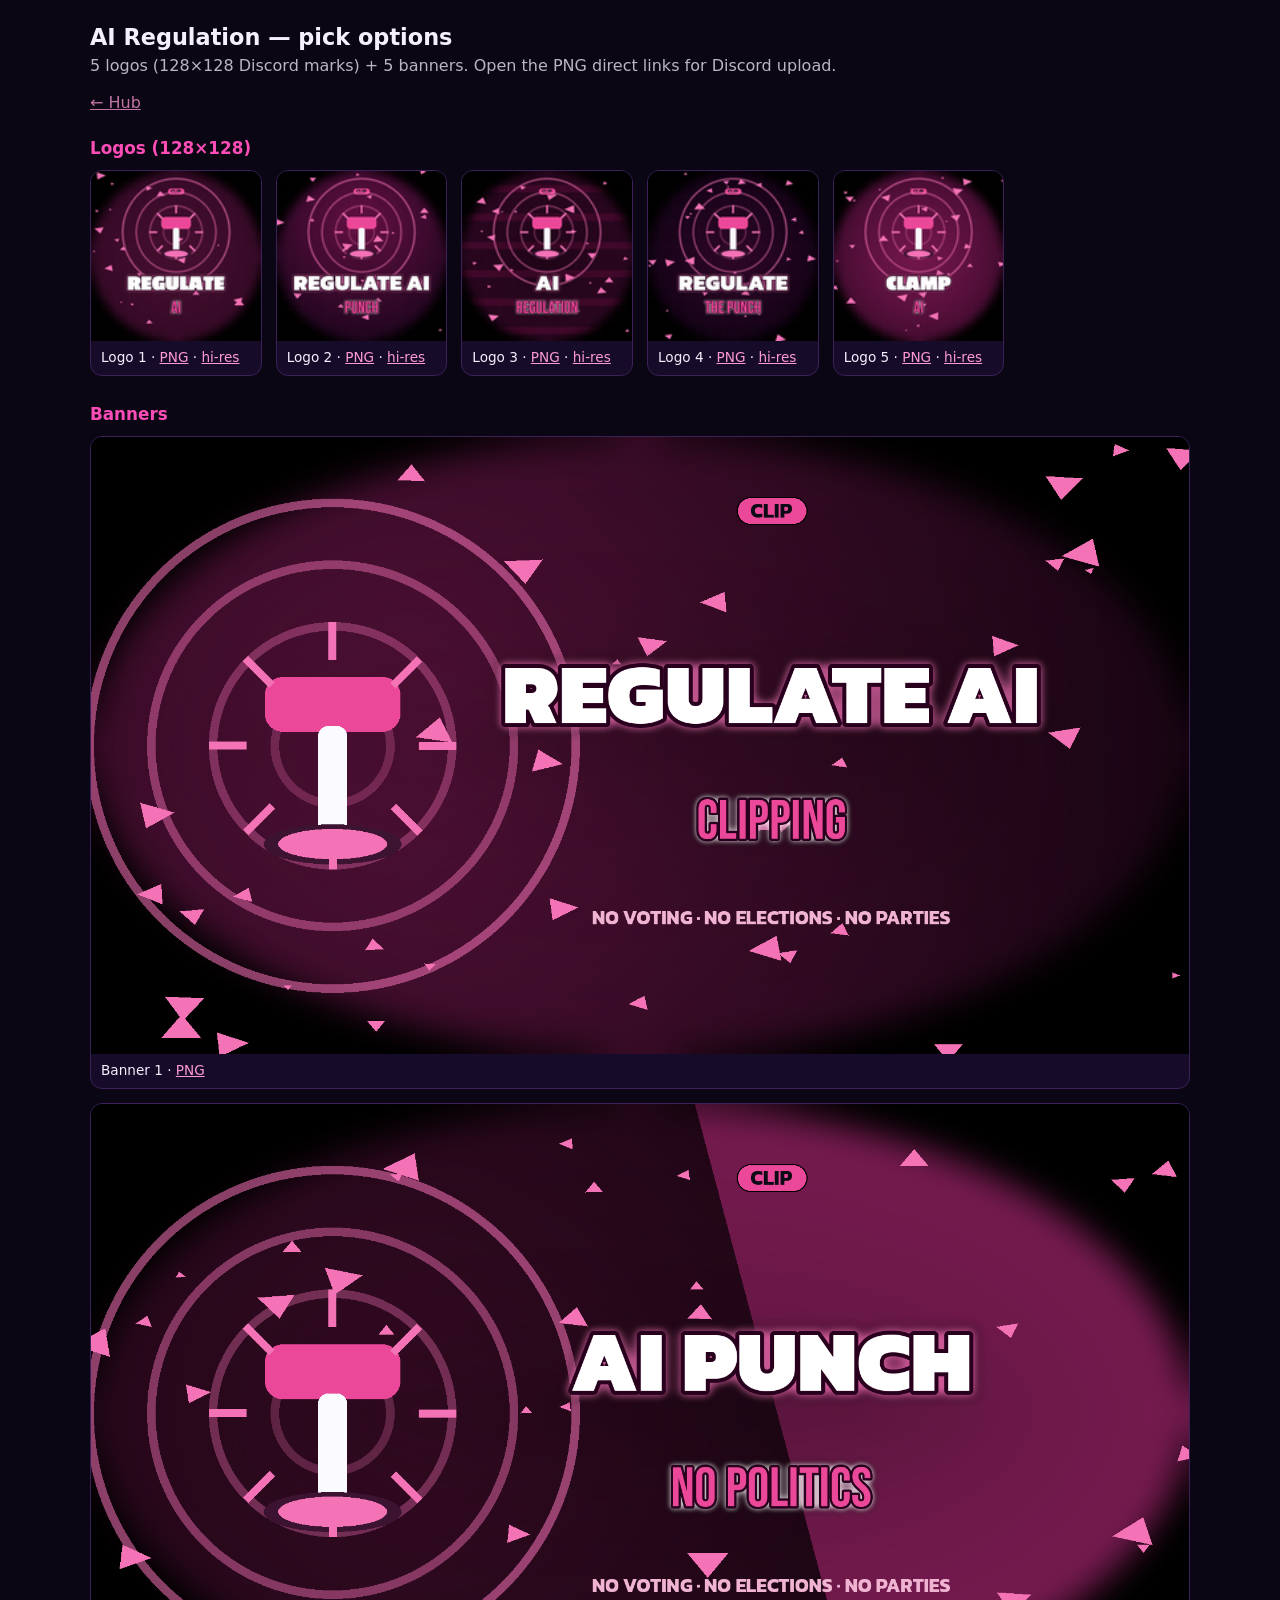
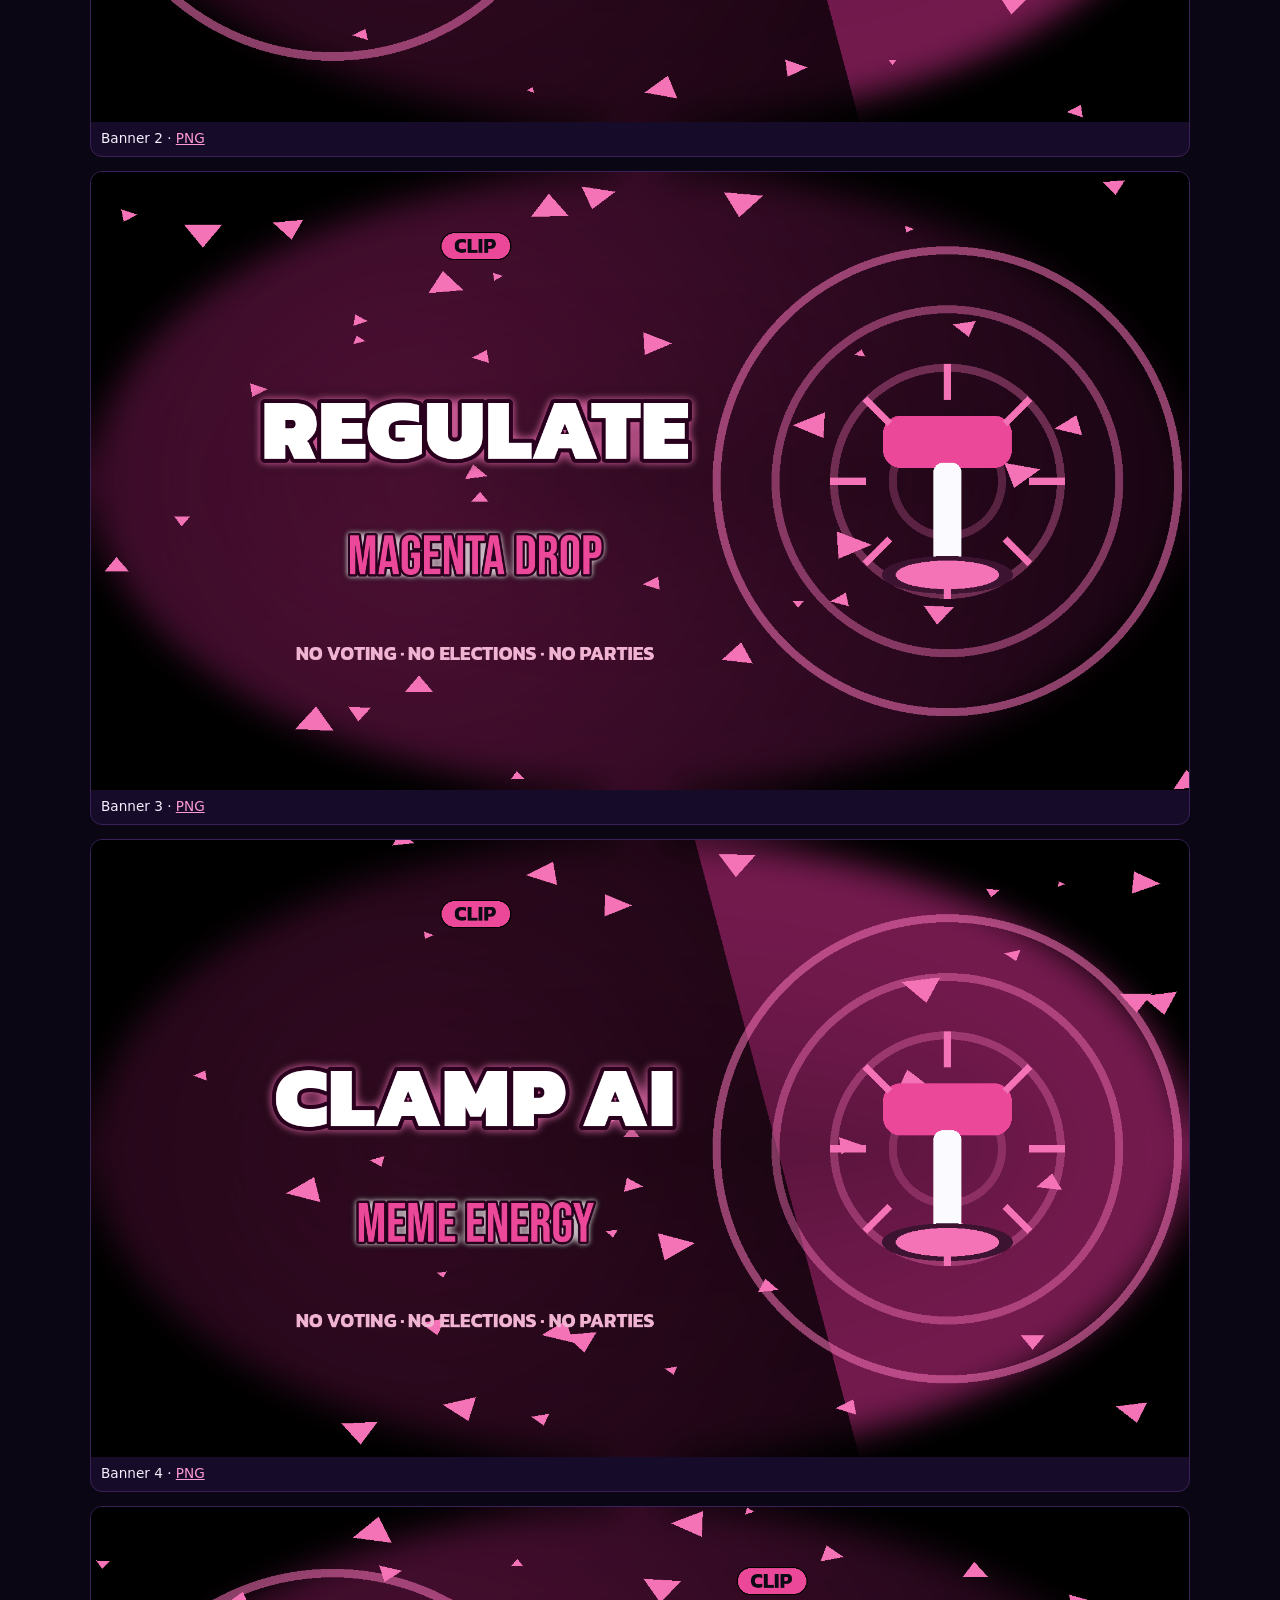
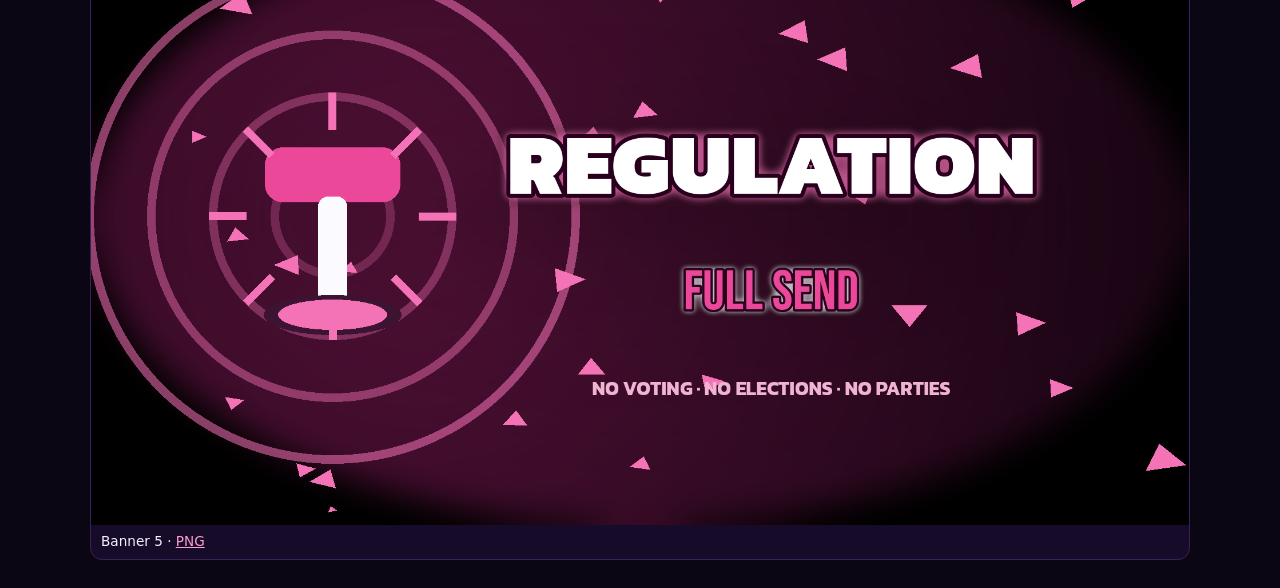
==== options-aireg.html @ 9e563d67 "Add AI Regulation logo/banner options gallery (5+5) Ship pickable Discord-ready 128 logos and banner" ====
<!DOCTYPE html>
<html lang="en">
<head>
<meta charset="utf-8"/>
<meta name="viewport" content="width=device-width, initial-scale=1"/>
<title>AI Regulation — Logo & Banner Options</title>
<style>
  :root { color-scheme: dark; }
  body { margin:0; font-family: system-ui,sans-serif; background:#0b0614; color:#f5f0ff; }
  header { padding:24px 20px 8px; max-width:1100px; margin:0 auto; }
  h1 { margin:0 0 6px; font-size:1.4rem; }
  p { margin:0 0 18px; opacity:.75; }
  section { max-width:1100px; margin:0 auto 28px; padding:0 20px; }
  h2 { font-size:1.05rem; margin:0 0 12px; color:#ff4db8; }
  .grid { display:grid; gap:14px; grid-template-columns: repeat(auto-fill,minmax(160px,1fr)); }
  .grid.banners { grid-template-columns: 1fr; }
  figure { margin:0; background:#160b28; border:1px solid #3a2158; border-radius:12px; overflow:hidden; }
  figcaption { padding:8px 10px 10px; font-size:.85rem; }
  a { color:#ff9ad4; }
  img.logo { width:100%; aspect-ratio:1; object-fit:cover; background:#000; display:block; image-rendering:auto; }
  img.banner { width:100%; height:auto; display:block; background:#000; }
  .row { display:flex; gap:10px; flex-wrap:wrap; align-items:center; }
  code { background:#221033; padding:2px 6px; border-radius:6px; font-size:.8rem; }
</style>
</head>
<body>
<header>
  <h1>AI Regulation — pick options</h1>
  <p>5 logos (128×128 Discord marks) + 5 banners. Open the PNG direct links for Discord upload.</p>
  <p><a href="index.html">← Hub</a></p>
</header>
<section>
  <h2>Logos (128×128)</h2>
  <div class="grid">
    <figure><img class="logo" src="assets/options/aireg/aireg-logo-01-128.png" alt="Logo 1"/><figcaption>Logo 1 · <a href="assets/options/aireg/aireg-logo-01-128.png">PNG</a> · <a href="assets/options/aireg/aireg-logo-01.png">hi-res</a></figcaption></figure>
    <figure><img class="logo" src="assets/options/aireg/aireg-logo-02-128.png" alt="Logo 2"/><figcaption>Logo 2 · <a href="assets/options/aireg/aireg-logo-02-128.png">PNG</a> · <a href="assets/options/aireg/aireg-logo-02.png">hi-res</a></figcaption></figure>
    <figure><img class="logo" src="assets/options/aireg/aireg-logo-03-128.png" alt="Logo 3"/><figcaption>Logo 3 · <a href="assets/options/aireg/aireg-logo-03-128.png">PNG</a> · <a href="assets/options/aireg/aireg-logo-03.png">hi-res</a></figcaption></figure>
    <figure><img class="logo" src="assets/options/aireg/aireg-logo-04-128.png" alt="Logo 4"/><figcaption>Logo 4 · <a href="assets/options/aireg/aireg-logo-04-128.png">PNG</a> · <a href="assets/options/aireg/aireg-logo-04.png">hi-res</a></figcaption></figure>
    <figure><img class="logo" src="assets/options/aireg/aireg-logo-05-128.png" alt="Logo 5"/><figcaption>Logo 5 · <a href="assets/options/aireg/aireg-logo-05-128.png">PNG</a> · <a href="assets/options/aireg/aireg-logo-05.png">hi-res</a></figcaption></figure>
  </div>
</section>
<section>
  <h2>Banners</h2>
  <div class="grid banners">
    <figure><img class="banner" src="assets/options/aireg/aireg-banner-01.png" alt="Banner 1"/><figcaption>Banner 1 · <a href="assets/options/aireg/aireg-banner-01.png">PNG</a></figcaption></figure>
    <figure><img class="banner" src="assets/options/aireg/aireg-banner-02.png" alt="Banner 2"/><figcaption>Banner 2 · <a href="assets/options/aireg/aireg-banner-02.png">PNG</a></figcaption></figure>
    <figure><img class="banner" src="assets/options/aireg/aireg-banner-03.png" alt="Banner 3"/><figcaption>Banner 3 · <a href="assets/options/aireg/aireg-banner-03.png">PNG</a></figcaption></figure>
    <figure><img class="banner" src="assets/options/aireg/aireg-banner-04.png" alt="Banner 4"/><figcaption>Banner 4 · <a href="assets/options/aireg/aireg-banner-04.png">PNG</a></figcaption></figure>
    <figure><img class="banner" src="assets/options/aireg/aireg-banner-05.png" alt="Banner 5"/><figcaption>Banner 5 · <a href="assets/options/aireg/aireg-banner-05.png">PNG</a></figcaption></figure>
  </div>
</section>
</body>
</html>
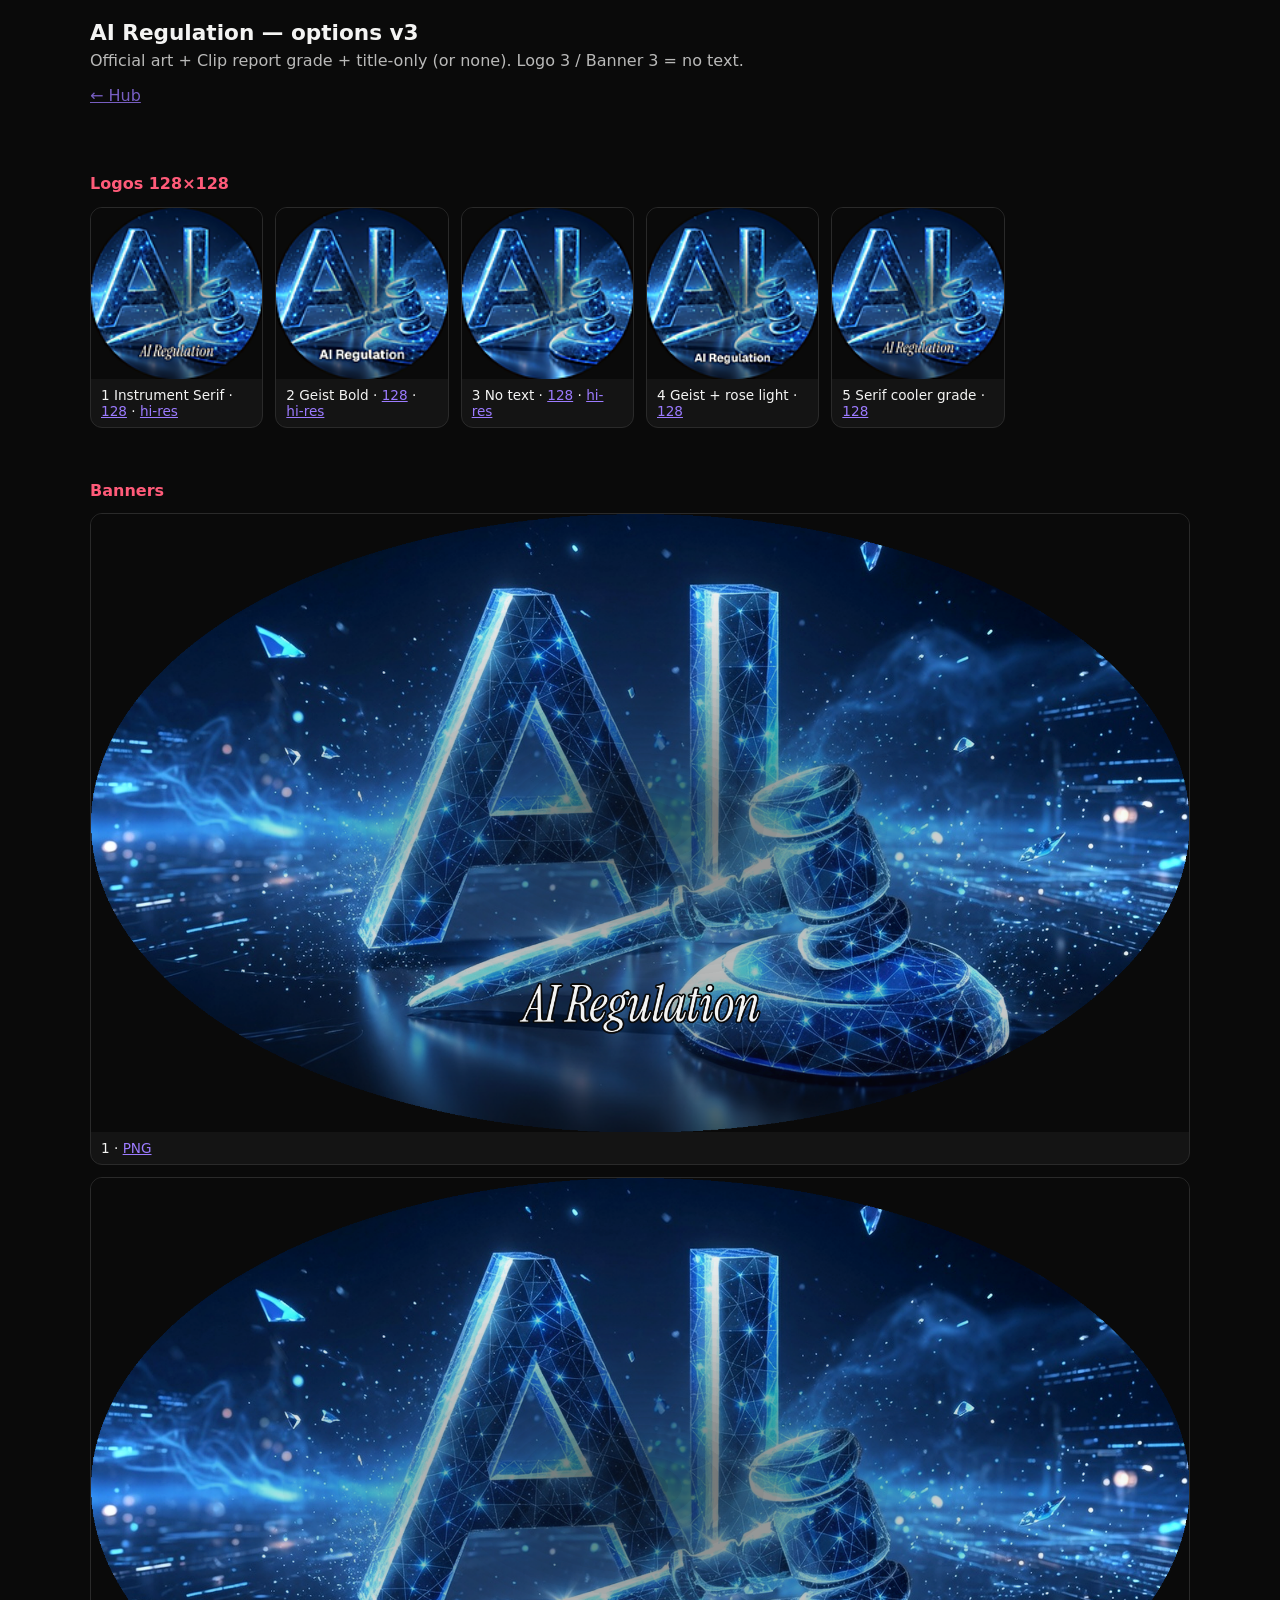
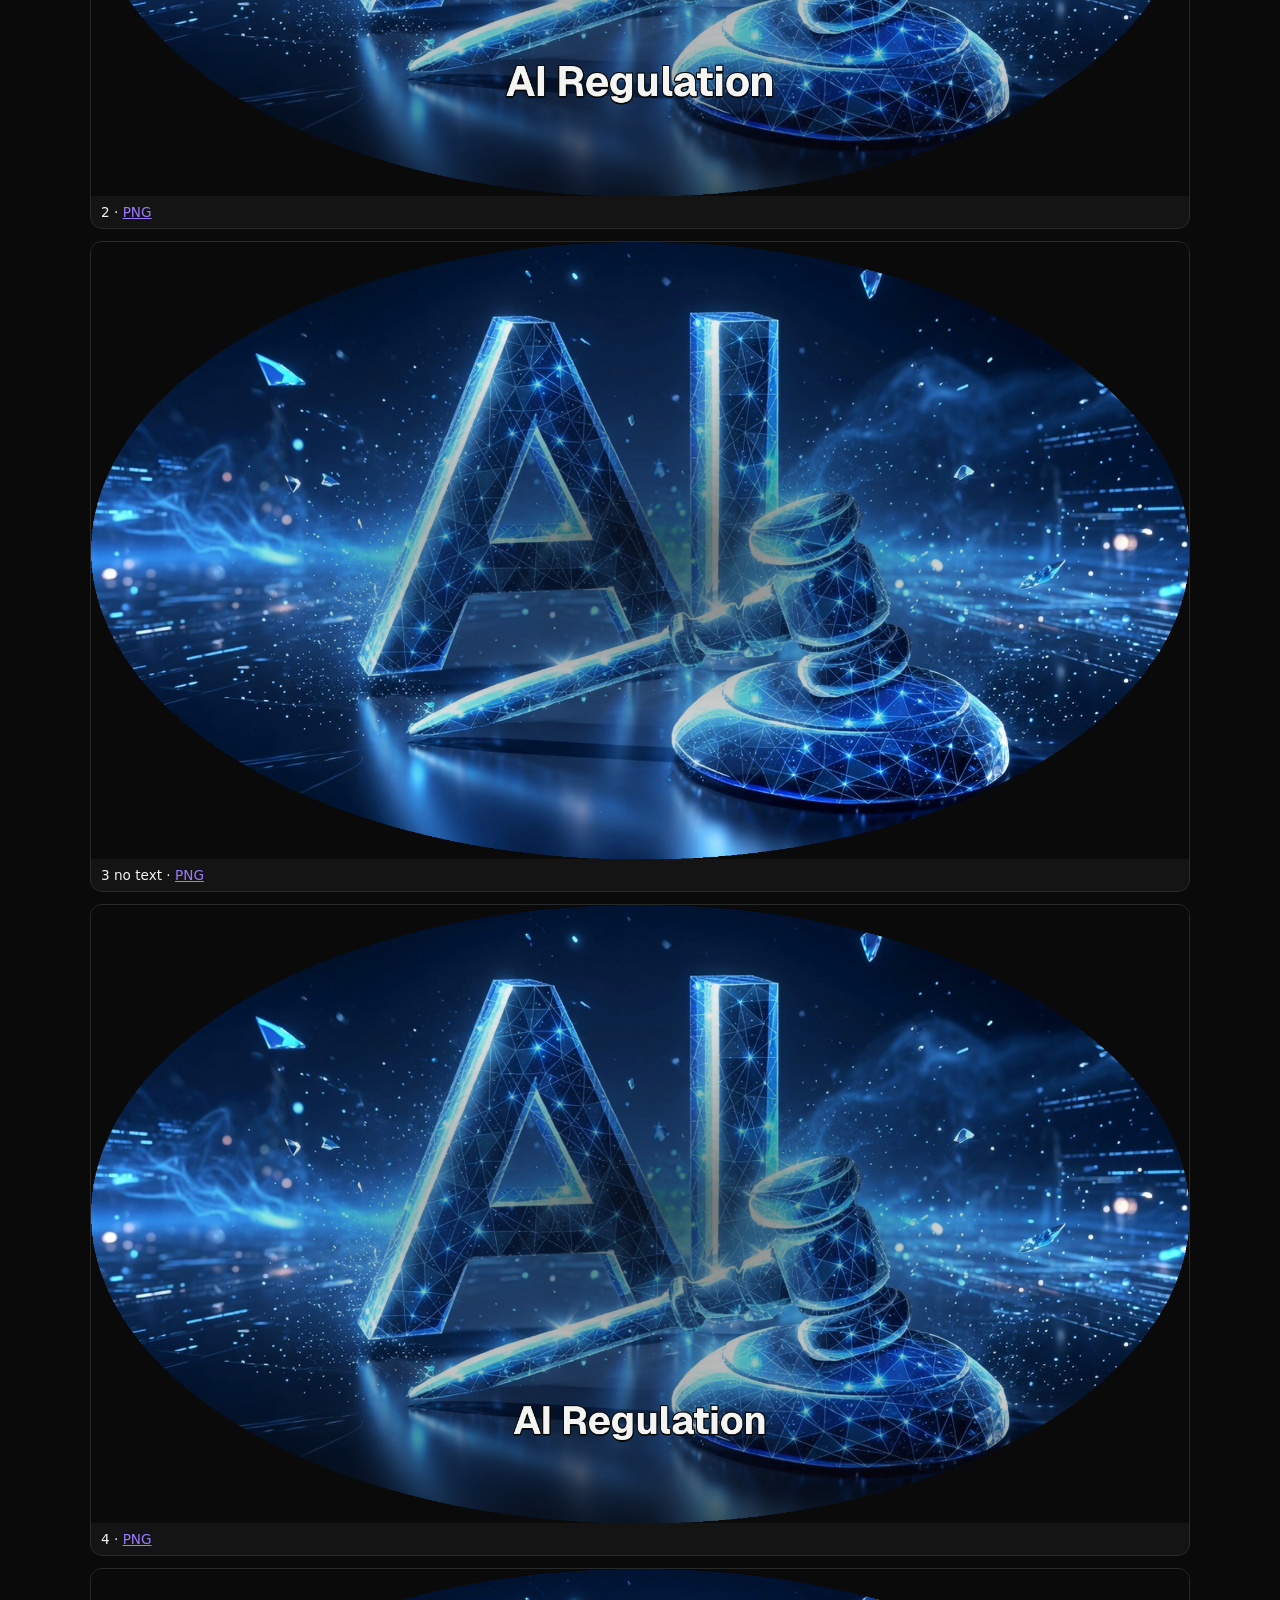
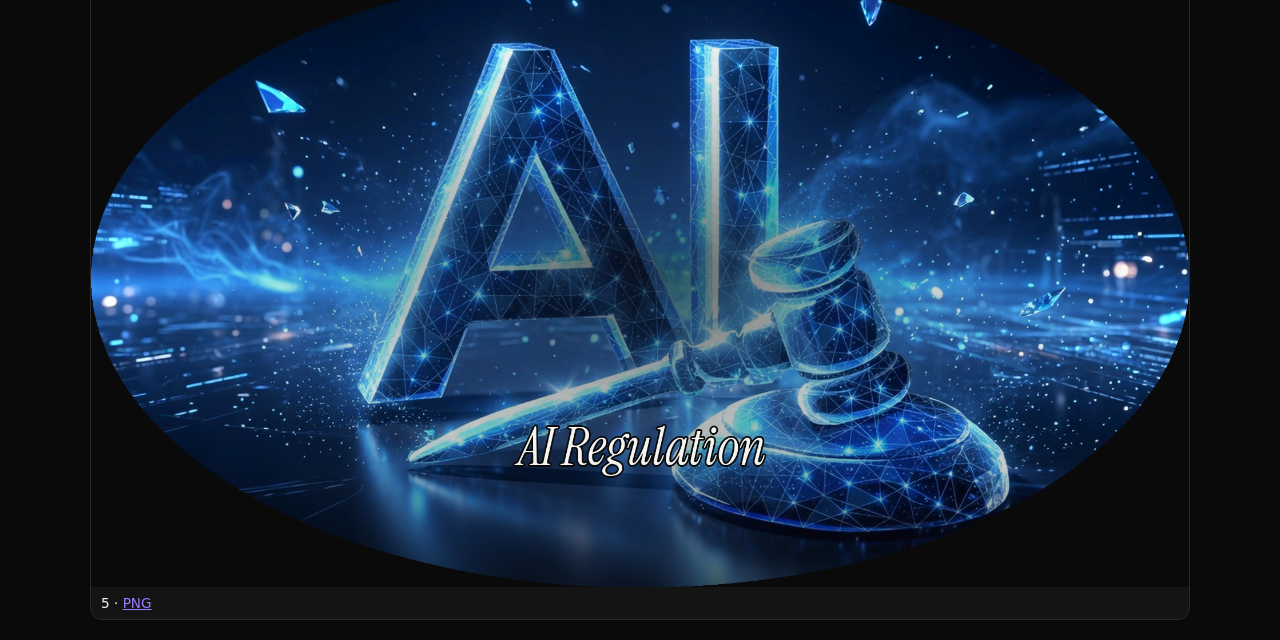
==== commit 484593a1: "AI Regulation options v3: official art, Clip fonts, Kai-light grade Title-only or no-text variants f" ====
--- a/options-aireg.html
+++ b/options-aireg.html
@@ -3,50 +3,46 @@
 <head>
 <meta charset="utf-8"/>
 <meta name="viewport" content="width=device-width, initial-scale=1"/>
-<title>AI Regulation — Logo & Banner Options</title>
+<title>AI Regulation — Options v3</title>
 <style>
-  :root { color-scheme: dark; }
-  body { margin:0; font-family: system-ui,sans-serif; background:#0b0614; color:#f5f0ff; }
-  header { padding:24px 20px 8px; max-width:1100px; margin:0 auto; }
-  h1 { margin:0 0 6px; font-size:1.4rem; }
-  p { margin:0 0 18px; opacity:.75; }
-  section { max-width:1100px; margin:0 auto 28px; padding:0 20px; }
-  h2 { font-size:1.05rem; margin:0 0 12px; color:#ff4db8; }
-  .grid { display:grid; gap:14px; grid-template-columns: repeat(auto-fill,minmax(160px,1fr)); }
-  .grid.banners { grid-template-columns: 1fr; }
-  figure { margin:0; background:#160b28; border:1px solid #3a2158; border-radius:12px; overflow:hidden; }
-  figcaption { padding:8px 10px 10px; font-size:.85rem; }
-  a { color:#ff9ad4; }
-  img.logo { width:100%; aspect-ratio:1; object-fit:cover; background:#000; display:block; image-rendering:auto; }
-  img.banner { width:100%; height:auto; display:block; background:#000; }
-  .row { display:flex; gap:10px; flex-wrap:wrap; align-items:center; }
-  code { background:#221033; padding:2px 6px; border-radius:6px; font-size:.8rem; }
+  body{margin:0;font-family:system-ui,sans-serif;background:#0A0A0A;color:#F4F4F3}
+  header,section{max-width:1100px;margin:0 auto;padding:20px}
+  h1{font-size:1.35rem;margin:0 0 6px}
+  p{opacity:.75;margin:0 0 16px}
+  h2{color:#FF5B79;font-size:1rem}
+  .grid{display:grid;gap:12px;grid-template-columns:repeat(auto-fill,minmax(150px,1fr))}
+  .banners{grid-template-columns:1fr}
+  figure{margin:0;background:#141414;border:1px solid #2a2a2a;border-radius:12px;overflow:hidden}
+  figcaption{padding:8px 10px;font-size:.85rem}
+  img.logo{width:100%;aspect-ratio:1;object-fit:cover;display:block}
+  img.banner{width:100%;display:block}
+  a{color:#9C7BFF}
 </style>
 </head>
 <body>
 <header>
-  <h1>AI Regulation — pick options</h1>
-  <p>5 logos (128×128 Discord marks) + 5 banners. Open the PNG direct links for Discord upload.</p>
+  <h1>AI Regulation — options v3</h1>
+  <p>Official art + Clip report grade + title-only (or none). Logo 3 / Banner 3 = no text.</p>
   <p><a href="index.html">← Hub</a></p>
 </header>
 <section>
-  <h2>Logos (128×128)</h2>
+  <h2>Logos 128×128</h2>
   <div class="grid">
-    <figure><img class="logo" src="assets/options/aireg/aireg-logo-01-128.png" alt="Logo 1"/><figcaption>Logo 1 · <a href="assets/options/aireg/aireg-logo-01-128.png">PNG</a> · <a href="assets/options/aireg/aireg-logo-01.png">hi-res</a></figcaption></figure>
-    <figure><img class="logo" src="assets/options/aireg/aireg-logo-02-128.png" alt="Logo 2"/><figcaption>Logo 2 · <a href="assets/options/aireg/aireg-logo-02-128.png">PNG</a> · <a href="assets/options/aireg/aireg-logo-02.png">hi-res</a></figcaption></figure>
-    <figure><img class="logo" src="assets/options/aireg/aireg-logo-03-128.png" alt="Logo 3"/><figcaption>Logo 3 · <a href="assets/options/aireg/aireg-logo-03-128.png">PNG</a> · <a href="assets/options/aireg/aireg-logo-03.png">hi-res</a></figcaption></figure>
-    <figure><img class="logo" src="assets/options/aireg/aireg-logo-04-128.png" alt="Logo 4"/><figcaption>Logo 4 · <a href="assets/options/aireg/aireg-logo-04-128.png">PNG</a> · <a href="assets/options/aireg/aireg-logo-04.png">hi-res</a></figcaption></figure>
-    <figure><img class="logo" src="assets/options/aireg/aireg-logo-05-128.png" alt="Logo 5"/><figcaption>Logo 5 · <a href="assets/options/aireg/aireg-logo-05-128.png">PNG</a> · <a href="assets/options/aireg/aireg-logo-05.png">hi-res</a></figcaption></figure>
+    <figure><img class="logo" src="assets/options/aireg-v3/aireg-logo-01-128.png"/><figcaption>1 Instrument Serif · <a href="assets/options/aireg-v3/aireg-logo-01-128.png">128</a> · <a href="assets/options/aireg-v3/aireg-logo-01.png">hi-res</a></figcaption></figure>
+    <figure><img class="logo" src="assets/options/aireg-v3/aireg-logo-02-128.png"/><figcaption>2 Geist Bold · <a href="assets/options/aireg-v3/aireg-logo-02-128.png">128</a> · <a href="assets/options/aireg-v3/aireg-logo-02.png">hi-res</a></figcaption></figure>
+    <figure><img class="logo" src="assets/options/aireg-v3/aireg-logo-03-128.png"/><figcaption>3 No text · <a href="assets/options/aireg-v3/aireg-logo-03-128.png">128</a> · <a href="assets/options/aireg-v3/aireg-logo-03.png">hi-res</a></figcaption></figure>
+    <figure><img class="logo" src="assets/options/aireg-v3/aireg-logo-04-128.png"/><figcaption>4 Geist + rose light · <a href="assets/options/aireg-v3/aireg-logo-04-128.png">128</a></figcaption></figure>
+    <figure><img class="logo" src="assets/options/aireg-v3/aireg-logo-05-128.png"/><figcaption>5 Serif cooler grade · <a href="assets/options/aireg-v3/aireg-logo-05-128.png">128</a></figcaption></figure>
   </div>
 </section>
 <section>
   <h2>Banners</h2>
   <div class="grid banners">
-    <figure><img class="banner" src="assets/options/aireg/aireg-banner-01.png" alt="Banner 1"/><figcaption>Banner 1 · <a href="assets/options/aireg/aireg-banner-01.png">PNG</a></figcaption></figure>
-    <figure><img class="banner" src="assets/options/aireg/aireg-banner-02.png" alt="Banner 2"/><figcaption>Banner 2 · <a href="assets/options/aireg/aireg-banner-02.png">PNG</a></figcaption></figure>
-    <figure><img class="banner" src="assets/options/aireg/aireg-banner-03.png" alt="Banner 3"/><figcaption>Banner 3 · <a href="assets/options/aireg/aireg-banner-03.png">PNG</a></figcaption></figure>
-    <figure><img class="banner" src="assets/options/aireg/aireg-banner-04.png" alt="Banner 4"/><figcaption>Banner 4 · <a href="assets/options/aireg/aireg-banner-04.png">PNG</a></figcaption></figure>
-    <figure><img class="banner" src="assets/options/aireg/aireg-banner-05.png" alt="Banner 5"/><figcaption>Banner 5 · <a href="assets/options/aireg/aireg-banner-05.png">PNG</a></figcaption></figure>
+    <figure><img class="banner" src="assets/options/aireg-v3/aireg-banner-01.png"/><figcaption>1 · <a href="assets/options/aireg-v3/aireg-banner-01.png">PNG</a></figcaption></figure>
+    <figure><img class="banner" src="assets/options/aireg-v3/aireg-banner-02.png"/><figcaption>2 · <a href="assets/options/aireg-v3/aireg-banner-02.png">PNG</a></figcaption></figure>
+    <figure><img class="banner" src="assets/options/aireg-v3/aireg-banner-03.png"/><figcaption>3 no text · <a href="assets/options/aireg-v3/aireg-banner-03.png">PNG</a></figcaption></figure>
+    <figure><img class="banner" src="assets/options/aireg-v3/aireg-banner-04.png"/><figcaption>4 · <a href="assets/options/aireg-v3/aireg-banner-04.png">PNG</a></figcaption></figure>
+    <figure><img class="banner" src="assets/options/aireg-v3/aireg-banner-05.png"/><figcaption>5 · <a href="assets/options/aireg-v3/aireg-banner-05.png">PNG</a></figcaption></figure>
   </div>
 </section>
 </body>
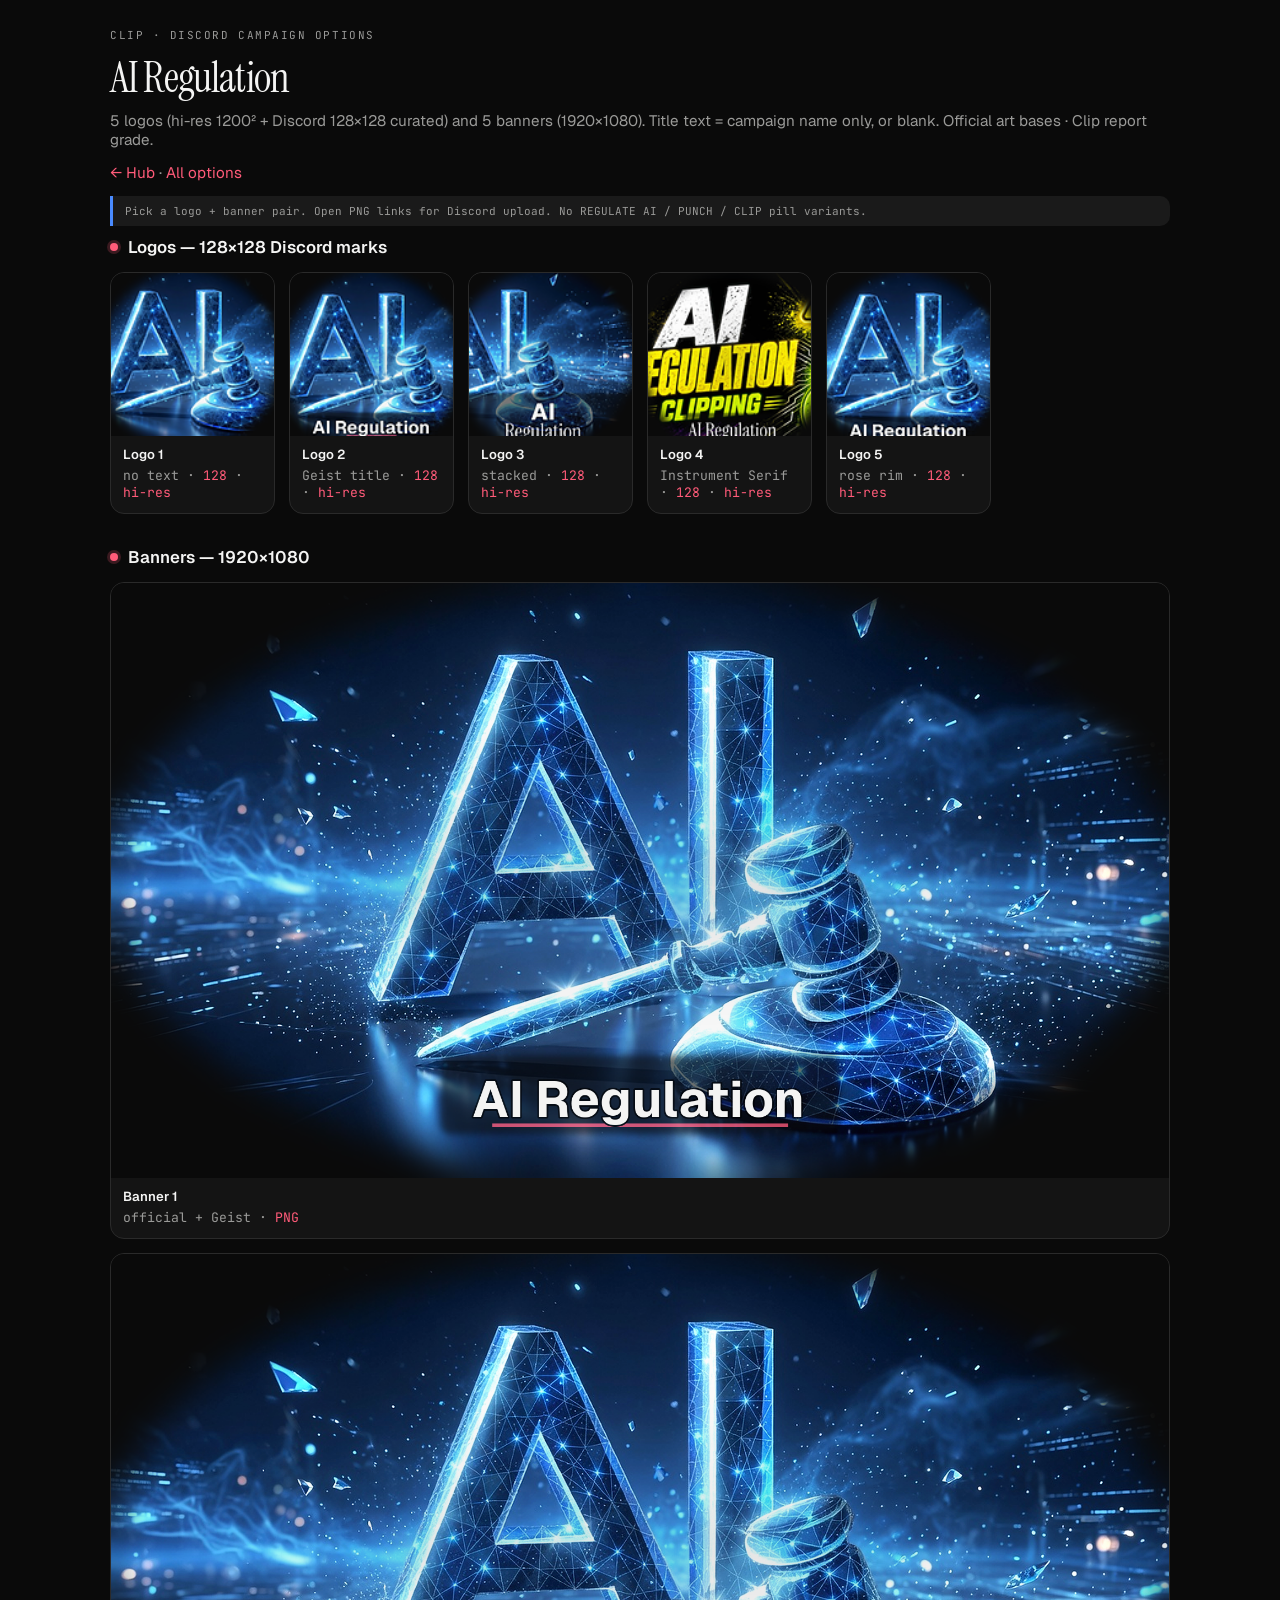
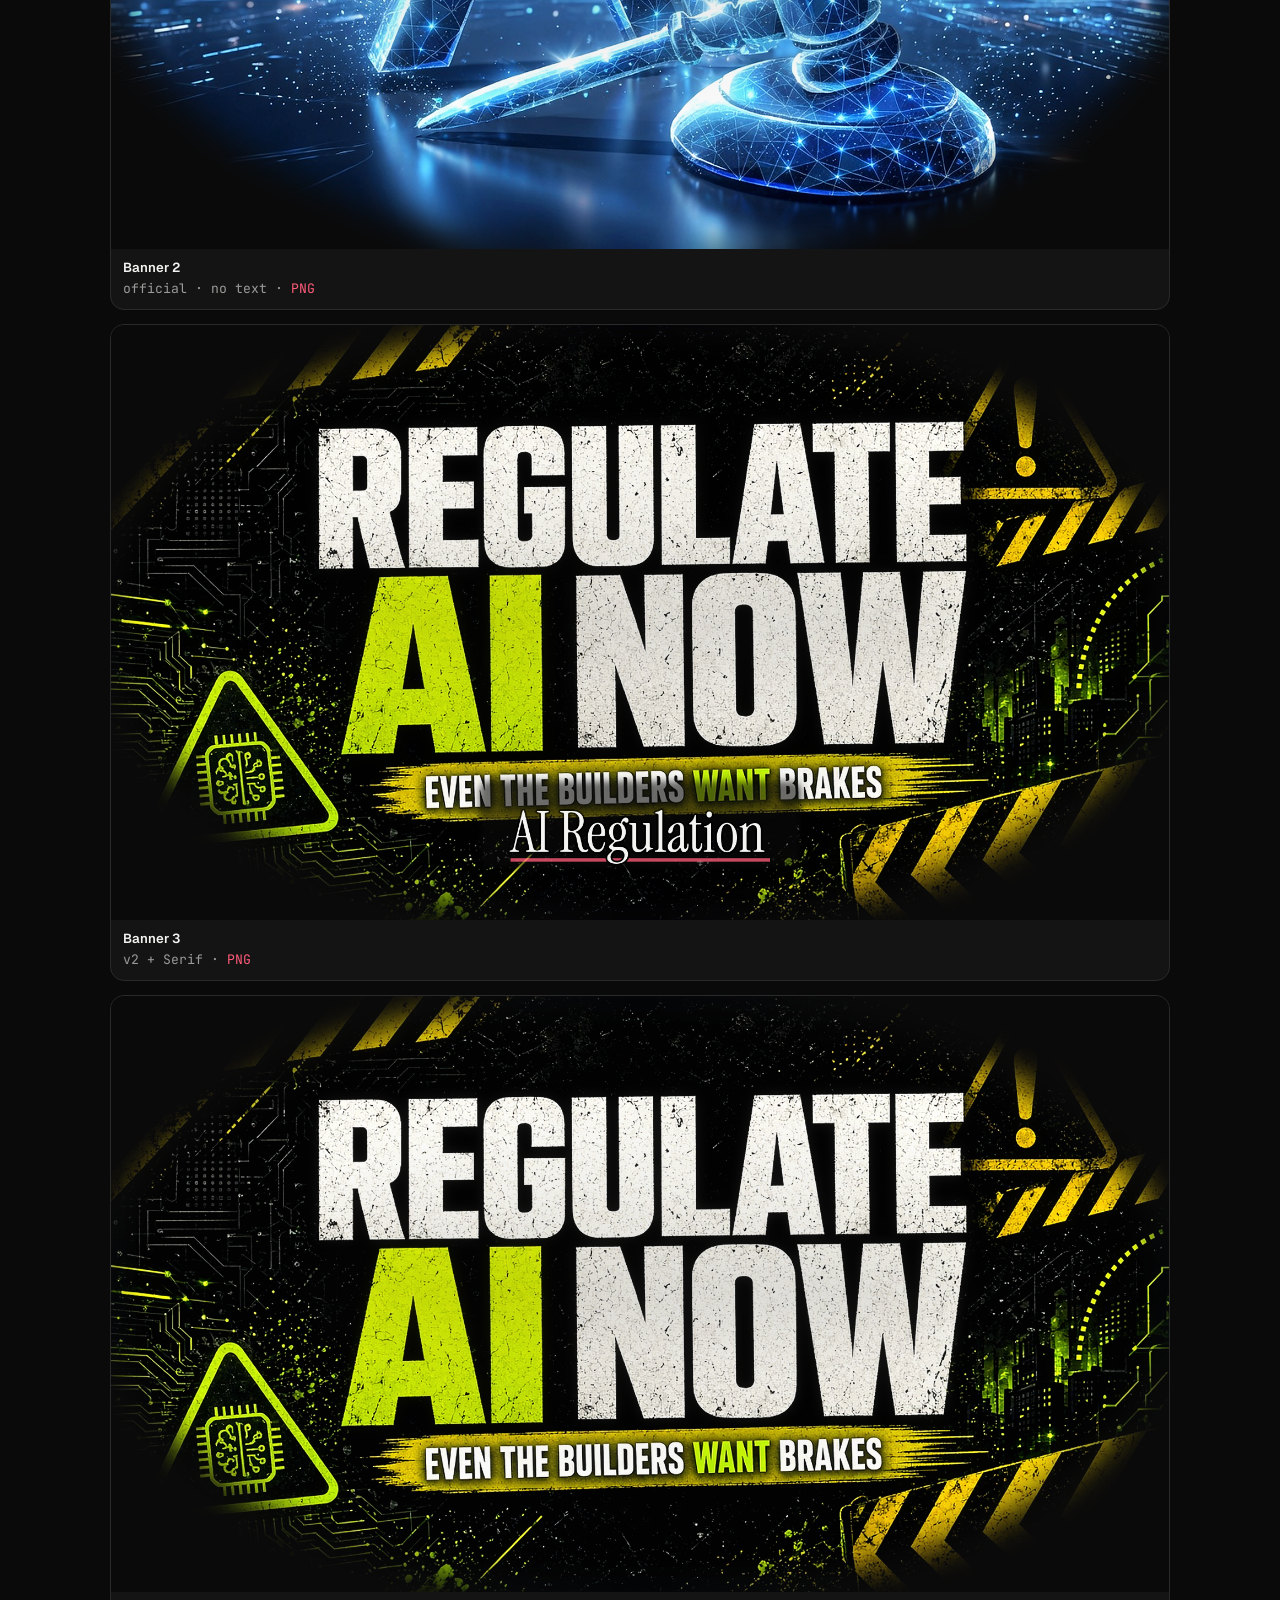
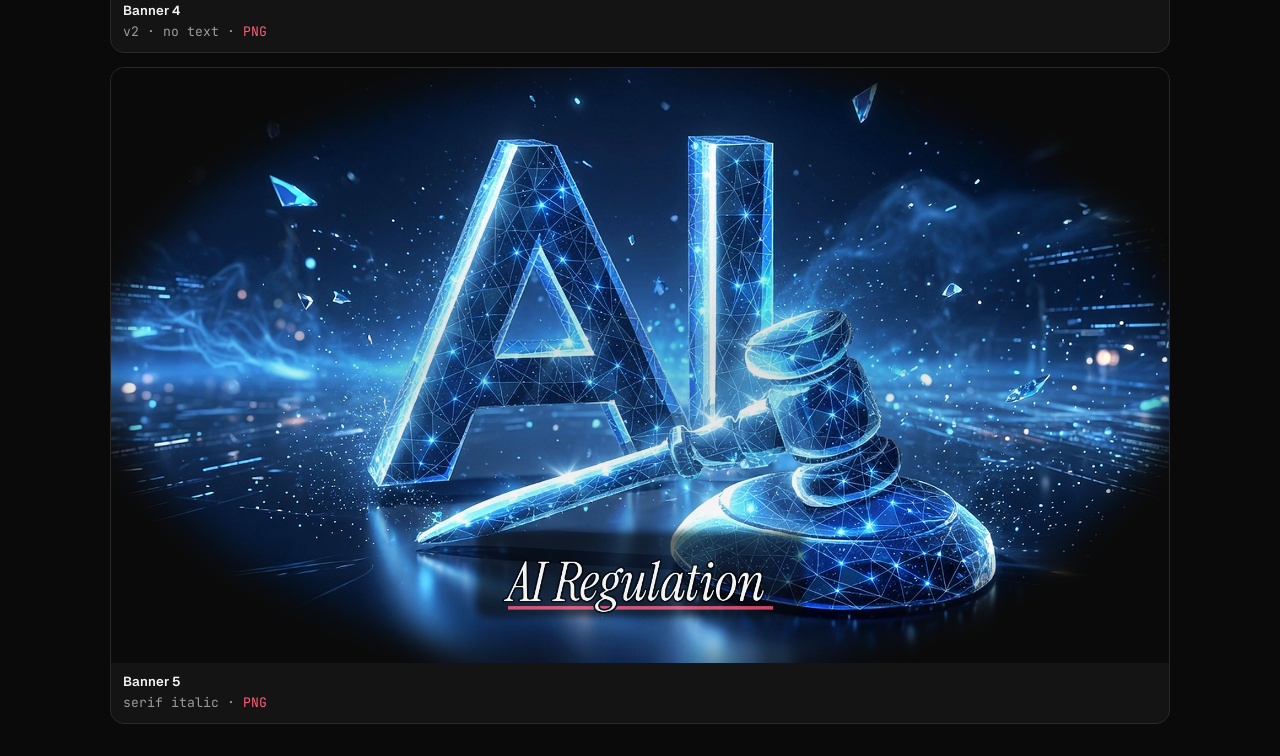
==== commit b064bf8f: "Remake AI Regulation Discord logo+banner options Official art bases, Clip report grade (Kai-modest)," ====
--- a/options-aireg.html
+++ b/options-aireg.html
@@ -3,46 +3,62 @@
 <head>
 <meta charset="utf-8"/>
 <meta name="viewport" content="width=device-width, initial-scale=1"/>
-<title>AI Regulation — Options v3</title>
+<title>AI Regulation — Logo & Banner Options</title>
+<link href="https://fonts.googleapis.com/css2?family=Geist:wght@500;600;700&family=Instrument+Serif:ital@0;1&family=JetBrains+Mono:wght@400;500&display=swap" rel="stylesheet">
 <style>
-  body{margin:0;font-family:system-ui,sans-serif;background:#0A0A0A;color:#F4F4F3}
-  header,section{max-width:1100px;margin:0 auto;padding:20px}
-  h1{font-size:1.35rem;margin:0 0 6px}
-  p{opacity:.75;margin:0 0 16px}
-  h2{color:#FF5B79;font-size:1rem}
-  .grid{display:grid;gap:12px;grid-template-columns:repeat(auto-fill,minmax(150px,1fr))}
-  .banners{grid-template-columns:1fr}
-  figure{margin:0;background:#141414;border:1px solid #2a2a2a;border-radius:12px;overflow:hidden}
-  figcaption{padding:8px 10px;font-size:.85rem}
-  img.logo{width:100%;aspect-ratio:1;object-fit:cover;display:block}
-  img.banner{width:100%;display:block}
-  a{color:#9C7BFF}
+  :root {
+    --night:#0A0A0A; --panel:#141414; --panel2:#1a1a1a; --line:#2a2a2a;
+    --ink:#F4F4F3; --muted:#9a9a98; --rose:#FF5B79; --green:#0BE802;
+    --blue:#4A8BFF; --violet:#9C7BFF;
+    --serif:'Instrument Serif',serif; --sans:'Geist',system-ui,sans-serif; --mono:'JetBrains Mono',monospace;
+  }
+  * { box-sizing:border-box; }
+  body { margin:0; font-family:var(--sans); background:var(--night); color:var(--ink); }
+  header { padding:28px 20px 10px; max-width:1100px; margin:0 auto; }
+  .eyebrow { font-family:var(--mono); font-size:11px; letter-spacing:.14em; text-transform:uppercase; color:var(--muted); }
+  h1 { font-family:var(--serif); font-weight:400; font-size:clamp(28px,5vw,42px); margin:8px 0 6px; letter-spacing:-0.02em; }
+  p { margin:0 0 14px; color:var(--muted); font-size:.95rem; }
+  a { color:var(--rose); text-decoration:none; }
+  a:hover { text-decoration:underline; }
+  section { max-width:1100px; margin:0 auto 32px; padding:0 20px; }
+  h2 { font-family:var(--sans); font-weight:600; font-size:1.05rem; margin:0 0 14px; color:var(--ink); display:flex; align-items:center; gap:10px; }
+  h2::before { content:""; width:8px; height:8px; border-radius:50%; background:var(--rose); box-shadow:0 0 0 3px rgba(255,91,121,.2); }
+  .grid { display:grid; gap:14px; grid-template-columns: repeat(auto-fill,minmax(160px,1fr)); }
+  .grid.banners { grid-template-columns: 1fr; }
+  figure { margin:0; background:var(--panel); border:1px solid var(--line); border-radius:14px; overflow:hidden; }
+  figcaption { padding:10px 12px 12px; font-size:.82rem; color:var(--muted); font-family:var(--mono); }
+  figcaption strong { color:var(--ink); font-family:var(--sans); font-weight:600; display:block; margin-bottom:4px; }
+  img.logo { width:100%; aspect-ratio:1; object-fit:cover; background:#000; display:block; }
+  img.banner { width:100%; height:auto; display:block; background:#000; }
+  .note { font-family:var(--mono); font-size:11px; color:var(--muted); border-left:3px solid var(--blue); padding:8px 12px; background:var(--panel2); border-radius:0 10px 10px 0; margin:12px 0 0; }
 </style>
 </head>
 <body>
 <header>
-  <h1>AI Regulation — options v3</h1>
-  <p>Official art + Clip report grade + title-only (or none). Logo 3 / Banner 3 = no text.</p>
-  <p><a href="index.html">← Hub</a></p>
+  <div class="eyebrow">CLIP · Discord campaign options</div>
+  <h1>AI Regulation</h1>
+  <p>5 logos (hi-res 1200² + Discord 128×128 curated) and 5 banners (1920×1080). Title text = campaign name only, or blank. Official art bases · Clip report grade.</p>
+  <p><a href="index.html">← Hub</a> · <a href="options.html">All options</a></p>
+  <div class="note">Pick a logo + banner pair. Open PNG links for Discord upload. No REGULATE AI / PUNCH / CLIP pill variants.</div>
 </header>
 <section>
-  <h2>Logos 128×128</h2>
+  <h2>Logos — 128×128 Discord marks</h2>
   <div class="grid">
-    <figure><img class="logo" src="assets/options/aireg-v3/aireg-logo-01-128.png"/><figcaption>1 Instrument Serif · <a href="assets/options/aireg-v3/aireg-logo-01-128.png">128</a> · <a href="assets/options/aireg-v3/aireg-logo-01.png">hi-res</a></figcaption></figure>
-    <figure><img class="logo" src="assets/options/aireg-v3/aireg-logo-02-128.png"/><figcaption>2 Geist Bold · <a href="assets/options/aireg-v3/aireg-logo-02-128.png">128</a> · <a href="assets/options/aireg-v3/aireg-logo-02.png">hi-res</a></figcaption></figure>
-    <figure><img class="logo" src="assets/options/aireg-v3/aireg-logo-03-128.png"/><figcaption>3 No text · <a href="assets/options/aireg-v3/aireg-logo-03-128.png">128</a> · <a href="assets/options/aireg-v3/aireg-logo-03.png">hi-res</a></figcaption></figure>
-    <figure><img class="logo" src="assets/options/aireg-v3/aireg-logo-04-128.png"/><figcaption>4 Geist + rose light · <a href="assets/options/aireg-v3/aireg-logo-04-128.png">128</a></figcaption></figure>
-    <figure><img class="logo" src="assets/options/aireg-v3/aireg-logo-05-128.png"/><figcaption>5 Serif cooler grade · <a href="assets/options/aireg-v3/aireg-logo-05-128.png">128</a></figcaption></figure>
+    <figure><img class="logo" src="assets/options/aireg/aireg-logo-01-128.png" alt="Logo 1"/><figcaption><strong>Logo 1</strong> no text · <a href="assets/options/aireg/aireg-logo-01-128.png">128</a> · <a href="assets/options/aireg/aireg-logo-01.png">hi-res</a></figcaption></figure>
+    <figure><img class="logo" src="assets/options/aireg/aireg-logo-02-128.png" alt="Logo 2"/><figcaption><strong>Logo 2</strong> Geist title · <a href="assets/options/aireg/aireg-logo-02-128.png">128</a> · <a href="assets/options/aireg/aireg-logo-02.png">hi-res</a></figcaption></figure>
+    <figure><img class="logo" src="assets/options/aireg/aireg-logo-03-128.png" alt="Logo 3"/><figcaption><strong>Logo 3</strong> stacked · <a href="assets/options/aireg/aireg-logo-03-128.png">128</a> · <a href="assets/options/aireg/aireg-logo-03.png">hi-res</a></figcaption></figure>
+    <figure><img class="logo" src="assets/options/aireg/aireg-logo-04-128.png" alt="Logo 4"/><figcaption><strong>Logo 4</strong> Instrument Serif · <a href="assets/options/aireg/aireg-logo-04-128.png">128</a> · <a href="assets/options/aireg/aireg-logo-04.png">hi-res</a></figcaption></figure>
+    <figure><img class="logo" src="assets/options/aireg/aireg-logo-05-128.png" alt="Logo 5"/><figcaption><strong>Logo 5</strong> rose rim · <a href="assets/options/aireg/aireg-logo-05-128.png">128</a> · <a href="assets/options/aireg/aireg-logo-05.png">hi-res</a></figcaption></figure>
   </div>
 </section>
 <section>
-  <h2>Banners</h2>
+  <h2>Banners — 1920×1080</h2>
   <div class="grid banners">
-    <figure><img class="banner" src="assets/options/aireg-v3/aireg-banner-01.png"/><figcaption>1 · <a href="assets/options/aireg-v3/aireg-banner-01.png">PNG</a></figcaption></figure>
-    <figure><img class="banner" src="assets/options/aireg-v3/aireg-banner-02.png"/><figcaption>2 · <a href="assets/options/aireg-v3/aireg-banner-02.png">PNG</a></figcaption></figure>
-    <figure><img class="banner" src="assets/options/aireg-v3/aireg-banner-03.png"/><figcaption>3 no text · <a href="assets/options/aireg-v3/aireg-banner-03.png">PNG</a></figcaption></figure>
-    <figure><img class="banner" src="assets/options/aireg-v3/aireg-banner-04.png"/><figcaption>4 · <a href="assets/options/aireg-v3/aireg-banner-04.png">PNG</a></figcaption></figure>
-    <figure><img class="banner" src="assets/options/aireg-v3/aireg-banner-05.png"/><figcaption>5 · <a href="assets/options/aireg-v3/aireg-banner-05.png">PNG</a></figcaption></figure>
+    <figure><img class="banner" src="assets/options/aireg/aireg-banner-01.png" alt="Banner 1"/><figcaption><strong>Banner 1</strong> official + Geist · <a href="assets/options/aireg/aireg-banner-01.png">PNG</a></figcaption></figure>
+    <figure><img class="banner" src="assets/options/aireg/aireg-banner-02.png" alt="Banner 2"/><figcaption><strong>Banner 2</strong> official · no text · <a href="assets/options/aireg/aireg-banner-02.png">PNG</a></figcaption></figure>
+    <figure><img class="banner" src="assets/options/aireg/aireg-banner-03.png" alt="Banner 3"/><figcaption><strong>Banner 3</strong> v2 + Serif · <a href="assets/options/aireg/aireg-banner-03.png">PNG</a></figcaption></figure>
+    <figure><img class="banner" src="assets/options/aireg/aireg-banner-04.png" alt="Banner 4"/><figcaption><strong>Banner 4</strong> v2 · no text · <a href="assets/options/aireg/aireg-banner-04.png">PNG</a></figcaption></figure>
+    <figure><img class="banner" src="assets/options/aireg/aireg-banner-05.png" alt="Banner 5"/><figcaption><strong>Banner 5</strong> serif italic · <a href="assets/options/aireg/aireg-banner-05.png">PNG</a></figcaption></figure>
   </div>
 </section>
 </body>
